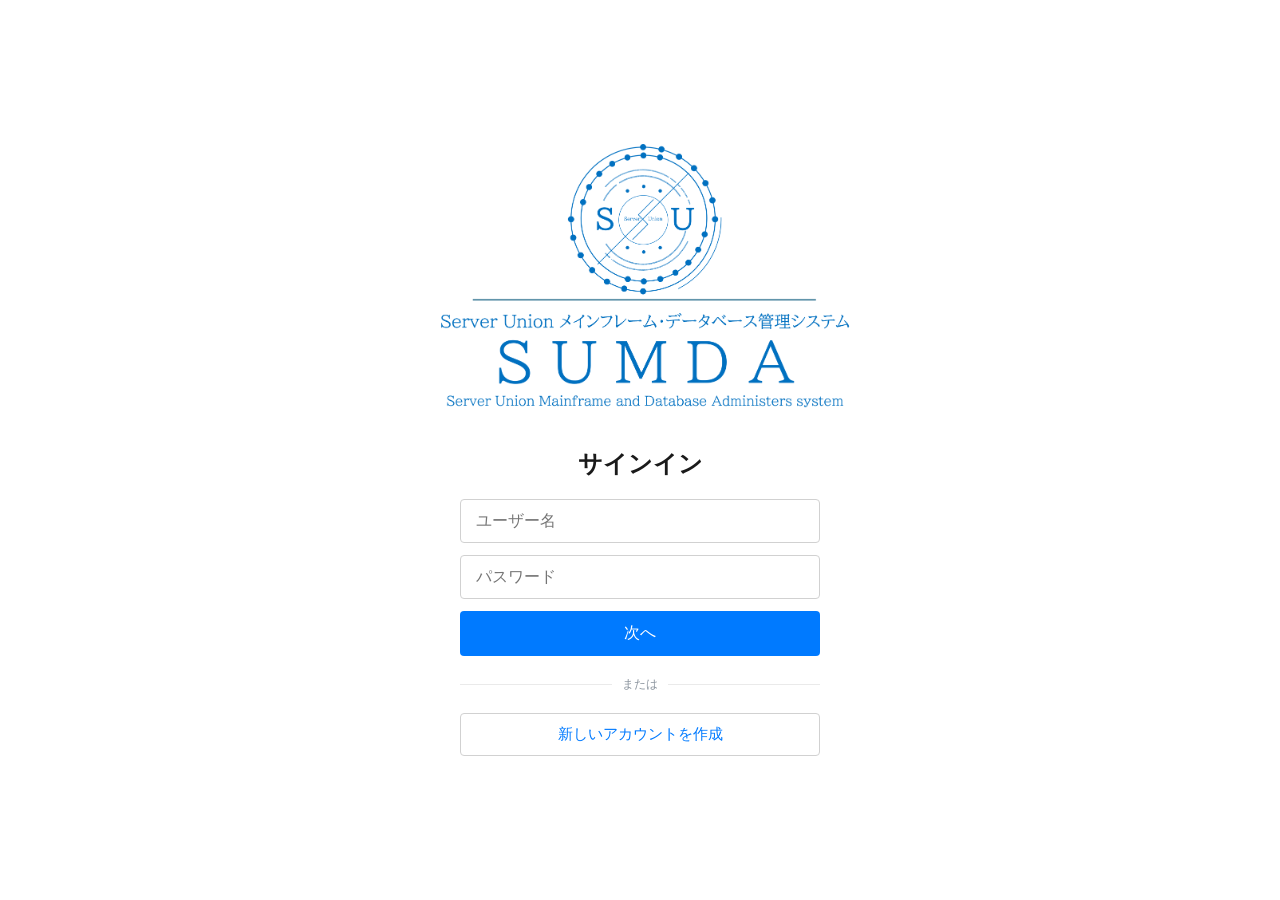
==== home.html @ 06041d4f "New Commit 動作ファイルのコミット" ====
<!DOCTYPE html>
<html lang="ja">
<head>
    <meta charset="UTF-8">
    <title>SUMDA</title>
    <link rel="icon" href="assets/favicon.png" type="image/png">
    <link rel="stylesheet" href="style.css">  
    <script src="assets/config.js"></script>

    <script src="js/db-display.js"></script>
    <script src="js/search.js"></script>
    <script src="js/view-controller.js"></script>
    <script src="js/trolls-regist.js"></script>
</head>

<body>
<header class="main-header">
    <div class="header-container">
        <div class="header-top">
            <img src="assets/logo-01.png" alt="logo" class="logo-image">
            
            <div class="header-right-group">
                <div class="status-badge">● Online</div>
                <button class="logout-button" onclick="logout()">ログアウト</button>
            </div>
        </div>

        <nav class="header-tabs">
            <div class="tab-item active" data-page="pages/dashboard.html">
                <span class="icon">ダッシュボード</span>
            </div>
            <div class="tab-item" data-page="pages/calendar.html">
                <span class="icon">カレンダー</span>
            </div>
            <div class="tab-item" data-page="pages/regist.html">
                <span class="icon">登録/編集</span>
            </div>
            <div class="tab-item" data-page="pages/view.html">
                <span class="icon">参照</span>
            </div>
        </nav>
    </div>
</header>

<div class="home-container">
    <h2 id="welcome-message">読み込み中...</h2>
    <p class="subtitle">SU本部メインシステムへログインしました。ご希望の作業を開始してください。</p>

    <main id="main-content"></main>

    <footer class="main-footer">
    <div class="footer-container">
        <p>© 2026 Server Union - SUMDA System</p>
        <p style="font-size: 11px; color: #d73a49; margin-top: 5px;">⚠️ 注意：本システムは機密情報を含みます。ソースコードやデータの流出は責任を問われるおそれがあります。</p>
    </div>
</footer>

</div>

<!-- 詳細表示用モーダル -->
<div id="detail-modal" class="modal-overlay">
    <div class="modal-content">
        <div class="modal-header">
            <h3 id="modal-title">詳細情報</h3>
            <!-- xボタンを削除 -->
        </div>
        <div class="modal-body" id="modal-body">
            <!-- ここに詳細データが動的に挿入される -->
        </div>
        <div class="modal-footer">
            <button type="button" class="btn-close-modal" onclick="DBDisplay.closeModal()">戻る</button>
        </div>
    </div>
</div>

<script src="js/auth.js"></script>
<script src="js/loader.js"></script>
<script src="js/dashboard.js"></script>
<script src="js/forms.js"></script>
<script src="js/calendar.js"></script>
<script src="js/main-init.js"></script>
</body>
</html>
---- style.css ----
/* =========================================
   1. 全体共通設定 (Global)
   ========================================= */
:root {
    --suma-accent: #3cb7e7;         /* SUMAアクセント（GitHubオレンジ） */
    --suma-accent-hover: #3cb7e7;
    --text-primary: #1a1a1a;
    --text-secondary: #57606a;
    --border-color: #d0d7de;
    --bg-secondary: #f6f8fa;
}

body {
    margin: 0;
    font-family: "Segoe UI", "Inter", "Hiragino Kaku Gothic ProN", "Meiryo", sans-serif;
    font-weight: 300;
    background-color: #fdfdfd;
    color: var(--text-primary);
    -webkit-font-smoothing: antialiased;
}

.container {
    max-width: 1200px;
    margin: 0 auto;
    padding: 0 60px;
}

/* =========================================
   2. ヘッダー (Header)
   ========================================= */
.main-header {
    background-color: #ffffff;
    border-bottom: 1px solid #eaeaea;
    padding: 15px 30px;
}

.header-content {
    display: flex;
    justify-content: space-between;
    align-items: center;
}

.logo-image {
    height: 100px;
    width: auto;
    display: block;
}

.status-badge {
    display: flex;
    align-items: center;
    gap: 8px;
    font-size: 0.85rem;
    color: #28a745;
    background: rgba(40, 167, 69, 0.1);
    padding: 5px 12px;
    border-radius: 20px;
    font-weight: 400;
}

/* =========================================
   3. レイアウト・共通コンテナ
   ========================================= */
.home-container {
    padding-left: 120px; /* 左側の大きな空白 */
    padding-right: 60px;
    margin-top: 60px;
}

/* =========================================
   4. ログイン画面専用 (login.html)
   ========================================= */
.login-page {
    display: flex;
    justify-content: center;
    align-items: center;
    min-height: 100vh;
    background-color: #ffffff;
}

.login-wrapper {
    width: 100%;
    max-width: 360px;
    text-align: center;
    padding: 20px;
}

.center-logo {
    height: 280px;
    width: auto;
    object-fit: contain;
    margin-right: 0px;
    transform: translateX(-30px); /* ロゴ配置の微調整 */
}

.login-form {
    display: flex;
    flex-direction: column;
    gap: 12px;
}

.login-form input {
    padding: 12px 15px;
    border: 1px solid #d1d1d1;
    border-radius: 4px;
    font-size: 1rem;
    font-family: inherit;
    font-weight: 300;
    outline-color: #007aff;
}

.login-form button {
    padding: 12px;
    background-color: #007aff;
    color: #ffffff;
    border: none;
    border-radius: 4px;
    font-size: 1rem;
    font-weight: 400;
    cursor: pointer;
    transition: background 0.2s;
}

/* ログインフォーム下のエリア */
.login-footer {
    margin-top: 20px;
    text-align: center;
}

/* 「または」の区切り線 */
.divider {
    display: flex;
    align-items: center;
    color: #8b949e;
    font-size: 12px;
    margin-bottom: 20px;
}

.divider::before,
.divider::after {
    content: "";
    flex: 1;
    height: 1px;
    background-color: #eaeaea;
}

.divider::before { margin-right: 10px; }
.divider::after { margin-left: 10px; }

/* 新規登録ボタン（二次ボタン形式） */
.btn-create-account {
    display: block;
    width: 100%;
    padding: 10px;
    box-sizing: border-box; /* パディングを含めた幅計算 */
    background-color: #ffffff;
    color: #007aff;
    border: 1px solid #d1d1d1;
    border-radius: 4px;
    font-size: 0.95rem;
    font-weight: 500;
    text-decoration: none;
    transition: all 0.2s;
}

.btn-create-account:hover {
    background-color: #f8f9fa;
    border-color: #007aff;
}

/* ここから下ログイン用微調整用 */
/* 登録画面用の説明文 */
.subtitle {
    font-size: 0.9rem;
    color: #57606a;
    margin-bottom: 24px;
    margin-top: -10px;
}

/* 入力エラー時の視覚的フィードバック（オプション） */
input.error {
    border-color: #cf222e !important; /* GitHub風の赤 */
    background-color: #fff8f8;
}

/* アカウント作成ボタンを少し目立たせる（任意：緑にする場合） */
#reg-button {
    background-color: #28a745;
}
#reg-button:hover {
    background-color: #2c974b;
}

/* =========================================
   5. ホーム画面 & カレンダー (home.html)
   ========================================= */
#welcome-message {
    font-size: 2.4rem;
    font-weight: 300;
    margin-bottom: 8px;
    letter-spacing: -0.5px;
}

.subtitle {
    font-size: 1rem;
    color: #666;
    margin-bottom: 48px;
}

/* GitHub風タブシステム */
.github-tabs {
    display: flex;
    gap: 24px;
    margin-top: 30px;
}
.header-tabs {
    display: flex;
    gap: 24px;
    margin-top: 30px;
}

.tab-item {
    padding: 8px 4px 12px 4px;
    font-size: 0.95rem;
    color: #1f2328;
    cursor: pointer;
    position: relative;
    display: flex;
    align-items: center;
    gap: 8px;
    transition: color 0.2s;
    text-decoration: none; /* aタグの場合 */
}

.tab-item:hover {
    color: #636c76;
}

.tab-item.active {
    font-weight: 600;
}

.tab-item.active::after {
    content: "";
    position: absolute;
    bottom: 0;
    left: 0;
    width: 100%;
    height: 2px;
    background-color: var(--suma-accent);
}

.tab-underline {
    width: 100%;
    height: 1px;
    background-color: var(--border-color);
    margin-top: -1px;
    margin-bottom: 30px;
}

/* FullCalendar カスタマイズ */
#calendar {
    background-color: #ffffff;
    border: 1px solid var(--border-color);
    border-radius: 8px;
    padding: 20px;
    box-shadow: 0 1px 3px rgba(0,0,0,0.05);
}

/* FullCalendar内のボタン・ヘッダー修正 */
.fc .fc-button {
    background-color: #ffffff !important;
    border: 1px solid var(--border-color) !important;
    color: var(--text-secondary) !important;
    font-size: 0.85rem !important;
    transition: all 0.2s;
}

.fc .fc-button:hover {
    background-color: var(--bg-secondary) !important;
}

.fc .fc-button-active {
    background-color: #ebeff3 !important;
    color: var(--text-primary) !important;
}

/* イベントの色分け */
.fc-event {
    border: none !important;
    padding: 2px 4px !important;
    border-radius: 4px !important;
    background-color: #e1ecf4 !important; /* 他人の予定（組織） */
    color: #1e3a8a !important;
}

/* 自分の予定（JSでこのクラスを付与） */
.fc-event.suma-event-me {
    background-color: var(--suma-accent) !important;
    color: #ffffff !important;
}

/* =========================================
   カレンダー表示切替スイッチ (Switch Style)
   ========================================= */

.calendar-controls {
    display: flex;
    justify-content: flex-end; /* 右寄せに配置してスッキリさせる */
    margin-bottom: 15px;
}

.switch-container {
    position: relative;
    display: flex;
    background-color: #eee; /* 薄いグレーの背景 */
    padding: 4px;
    border-radius: 8px;
    width: fit-content;
    border: 1px solid #e1e4e8;
}

.switch-btn {
    position: relative;
    z-index: 2; /* スライダーより上に表示 */
    padding: 6px 16px;
    border: none;
    background: none;
    font-size: 0.85rem;
    font-weight: 500;
    color: #57606a;
    cursor: pointer;
    display: flex;
    align-items: center;
    gap: 6px;
    transition: color 0.3s ease;
    width: 120px; /* 幅を固定すると動きが綺麗になります */
    justify-content: center;
}

.switch-btn.active {
    color: #1a1a1a;
    font-weight: 600;
}

/* 背景で動く白い四角（スライダー） */
.switch-slider {
    position: absolute;
    top: 4px;
    left: 4px;
    height: calc(100% - 8px);
    width: 120px; /* switch-btn の幅と同じ */
    background-color: #ffffff;
    border-radius: 6px;
    box-shadow: 0 2px 4px rgba(0,0,0,0.1);
    transition: transform 0.3s cubic-bezier(0.4, 0, 0.2, 1);
    z-index: 1;
}

/* 「自分の予定」が選択された時のスライダー移動 */
.switch-container:has([data-view="me"].active) .switch-slider {
    transform: translateX(120px);
}

/* アイコンのサイズ微調整 */
.switch-btn .icon {
    font-size: 1rem;
}

/* ヘッダー自体の背景などは全幅にする */
.main-header {
    width: 100%;
    background-color: #fff;
    border-bottom: 1px solid #d1d5db;
}

/* 中のコンテンツを囲むコンテナ */
.header-container {
    display: flex;
    flex-direction: column;
    
    /* ここが重要：画面が広くても、この幅以上には広がらない */
    max-width: 1800px; 
    margin: 0 auto; /* これで画面の中央に寄る */
    
    padding: 16px 24px 0 24px; /* 左右のパディングを統一 */
    box-sizing: border-box;
}

/* 上段：ロゴと右側グループ */
.header-top {
    display: flex;
    justify-content: space-between;
    align-items: center;
    width: 100%;
}

.header-right-group {
    display: flex;
    align-items: center;
    gap: 12px;
}

/* ログアウトボタンのデザイン微調整 */
.logout-button {
    padding: 4px 12px;
    font-size: 13px;
    border-radius: 6px;
    /* ...他のスタイル... */
}

/* regist.html の <style> 内に追記 */

/* フォーム全体を包むカード */
.regist-card {
    background: white;
    padding: 40px;
    border-radius: 12px;
    box-shadow: 0 4px 15px rgba(0,0,0,0.1);
    max-width: 600px;
    margin: 0 auto;
}

/* 入力ボックス（共通スタイル） */
.form-control {
    width: 100%;
    padding: 12px;
    margin-top: 5px;
    border: 1px solid #d0d7de;
    border-radius: 6px;
    font-size: 16px;
    box-sizing: border-box; /* paddingを含めた幅計算にする */
    transition: border-color 0.2s, box-shadow 0.2s;
}

.form-control:focus {
    border-color: #0969da;
    box-shadow: 0 0 0 3px rgba(9, 105, 218, 0.3);
    outline: none;
}

/* フォーム行（開始・終了時間など） */
.form-row {
    display: flex;
    gap: 15px;
    margin-bottom: 20px;
}

.form-row .form-group {
    flex: 1;
}

/* 保存ボタン */
.btn-submit {
    width: 100%;
    background-color: #2da44e;
    color: white;
    border: none;
    padding: 14px;
    border-radius: 6px;
    font-size: 16px;
    font-weight: bold;
    cursor: pointer;
    margin-top: 20px;
    transition: background 0.2s;
}

.btn-submit:hover {
    background-color: #2c974b;
}

.btn-back {
    margin-bottom: 20px;
    color: #57606a;
    font-size: 14px;
    border: 1px solid #d0d7de;
    background: white;
    padding: 5px 12px;
    border-radius: 6px;
    cursor: pointer;
}

.btn-delete {
    background-color: #ff4d4d;
    color: white;
    border: none;
    padding: 5px 10px;
    border-radius: 4px;
    cursor: pointer;
    font-size: 12px;
    transition: background 0.2s;
}

.btn-delete:hover {
    background-color: #cc0000;
}

/* テーブルの「操作」列の幅を調整 */
.schedule-table th:last-child, 
.schedule-table td:last-child {
    width: 80px;
    text-align: center;
}

/* カレンダーの外枠 */
.calendar-days-grid {
    display: grid;
    grid-template-columns: repeat(7, 1fr); /* 7列に分割 */
    border-top: 1px solid #eee;
    border-left: 1px solid #eee;
}

/* 1日分のマス目 */
.calendar-day-cell {
    min-height: 100px;
    background: #fff;
    border-right: 1px solid #eee;
    border-bottom: 1px solid #eee;
    padding: 5px;
    position: relative;
}

.calendar-day-cell.empty {
    background: #f9f9f9;
}

.day-number {
    font-size: 12px;
    color: #999;
}

/* マスの中のバッジ */
.badge,.grid-badge {
    font-size: 12px;
    margin-top: 1px;
    padding: 2px 10px;
    border-radius: 12px;
    color: #ffffff;
    white-space: normal;      /* 改行を許可する */
    text-overflow: clip;      /* 三点リーダーを使わない */
    overflow: visible;        /* はみ出しても隠さない */
}

/* マス目自体も、中身が増えたら縦に伸びるように設定 */
.calendar-day-cell {
    min-height: 100px;        /* 最低限の高さ */
    height: auto;             /* 中身に合わせて伸びるようにする */
    padding-bottom: 10px;     /* 下側に少し余白を */
}

/* 各ステータスの色 */
.badge-ok { background-color: #28a745; }      /* 緑 */
.badge-morning { background-color: #007bff; } /* 青 (午前のみ) */
.badge-afternoon { background-color: #ffc107; } /* 黄 (午後のみ) */
.badge-midnight { background-color: #292929; } /* 灰 (深夜のみ) */
.badge-ng { background-color: #dc3545; }      /* 赤 (対応不可) */
.badge-discus { background-color: #3cb7e7;}  /* 水色（会議） */
.badge-default { background-color: #6c757d; } /* 灰 (不明) */

/* 今日を強調するスタイル */
.today-highlight {
    background-color: #fff9e6 !important; /* 薄い黄色 */
    border: 2px solid #ffcc00 !important; /* オレンジの枠線 */
    position: relative;
}
/* 今日を強調するスタイル */
.today-highlight {
    background-color: #fff9e6 !important; /* 薄い黄色 */
    border: 2px solid #ffcc00 !important; /* オレンジの枠線 */
    position: relative;
}

.today-highlight::after {
    content: 'Today';
    position: absolute;
    top: 2px;
    right: 5px;
    font-size: 9px;
    color: #ffaa00;
    font-weight: bold;
};

/* 日付マスの基本スタイル（念のため） */
.calendar-day-cell {
    transition: background 0.2s;
};
.calendar-day-cell:hover {
    background-color: #f0f7ff; /* マウスを乗せたときに少し青くする */
}

/* DB管理ソフト風UI */
.db-admin-controls {
    display: flex;
    justify-content: space-between;
    align-items: center;
    background: #f6f8fa;
    padding: 10px 15px;
    border: 1px solid #d0d7de;
    border-bottom: none;
    border-radius: 6px 6px 0 0;
}

.search-wrapper {
    position: relative;
    width: 60%;
}

#db-search-input {
    width: 100%;
    padding: 6px 12px 6px 35px;
    border: 1px solid #d0d7de;
    border-radius: 4px;
    font-size: 14px;
}

.search-icon {
    position: absolute;
    left: 10px;
    top: 50%;
    transform: translateY(-50%);
    color: #57606a;
}

.data-count {
    font-size: 12px;
    color: #57606a;
}

.db-table-wrapper {
    overflow-x: auto;
    border: 1px solid #d0d7de;
    border-radius: 0 0 6px 6px;
    background: white;
}

#db-data-table {
    width: 100%;
    border-collapse: collapse;
    font-size: 13px;
}

#db-data-table th {
    background: #f6f8fa;
    color: #24292f;
    text-align: left;
    padding: 10px;
    border-bottom: 2px solid #d0d7de;
    white-space: nowrap;
}

#db-data-table td {
    padding: 8px 10px;
    border-bottom: 1px solid #f0f0f0;
    color: #24292f;
    font-family: ui-monospace, SFMono-Regular, SF Mono, Menlo, Consolas, Liberation Mono, monospace;
}

#db-data-table tr:hover {
    background-color: #fcfcfc;
}

#db-data-table tr:nth-child(even) {
    background-color: #fafafa;
}

/* =========================================
   6. 操作ボタン & 詳細モーダル (Operations & Modal)
   ========================================= */

.ops-column {
    width: 120px;
    text-align: center !important;
}

.ops-cell {
    display: flex;
    gap: 8px;
    justify-content: center;
    align-items: center;
}

.btn-edit, .btn-delete-record, .btn-view {
    padding: 4px 10px;
    font-size: 11px;
    border-radius: 4px;
    cursor: pointer;
    font-weight: 500;
    border: 1px solid transparent;
    transition: all 0.2s;
}

.btn-view {
    background-color: #f6f8fa;
    color: #24292f;
    border-color: #d0d7de;
}

.btn-view:hover {
    background-color: #eee;
}

.btn-edit {
    background-color: #0969da;
    color: white;
}

.btn-edit:hover {
    background-color: #0860ca;
}

.btn-delete-record {
    background-color: #cf222e;
    color: white;
}

.btn-delete-record:hover {
    background-color: #bb1d27;
}

/* モーダルスタイル */
.modal-overlay {
    position: fixed;
    top: 0;
    left: 0;
    width: 100%;
    height: 100%;
    background: rgba(0, 0, 0, 0.5);
    display: none; /* 初期状態は非表示 */
    justify-content: center;
    align-items: center;
    z-index: 1000;
    backdrop-filter: blur(2px);
}

.modal-content {
    background: white;
    width: 90%;
    max-width: 600px;
    border-radius: 8px;
    box-shadow: 0 10px 25px rgba(0,0,0,0.2);
    display: flex;
    flex-direction: column;
    max-height: 80vh;
}

.modal-header {
    padding: 15px 20px;
    border-bottom: 1px solid #eee;
    display: flex;
    justify-content: space-between;
    align-items: center;
}

.modal-header h3 {
    margin: 0;
    font-size: 18px;
    color: #24292f;
}

.close-modal {
    background: none;
    border: none;
    font-size: 24px;
    cursor: pointer;
    color: #57606a;
}

.modal-body {
    padding: 20px;
    overflow-y: auto;
}

.detail-grid {
    display: grid;
    grid-template-columns: 140px 1fr;
    gap: 12px 20px;
}

.detail-label {
    font-weight: 600;
    color: #57606a;
    font-size: 13px;
    background: #f6f8fa;
    padding: 6px 10px;
    border-radius: 4px;
}

.detail-value {
    font-size: 14px;
    color: #24292f;
    padding: 6px 0;
    word-break: break-all;
    font-family: ui-monospace, SFMono-Regular, SF Mono, Menlo, Consolas, Liberation Mono, monospace;
}

.modal-footer {
    padding: 15px 20px;
    border-top: 1px solid #eee;
    text-align: right;
}

.btn-close-modal {
    padding: 8px 16px;
    background: #f6f8fa;
    border: 1px solid #d0d7de;
    border-radius: 6px;
    cursor: pointer;
}
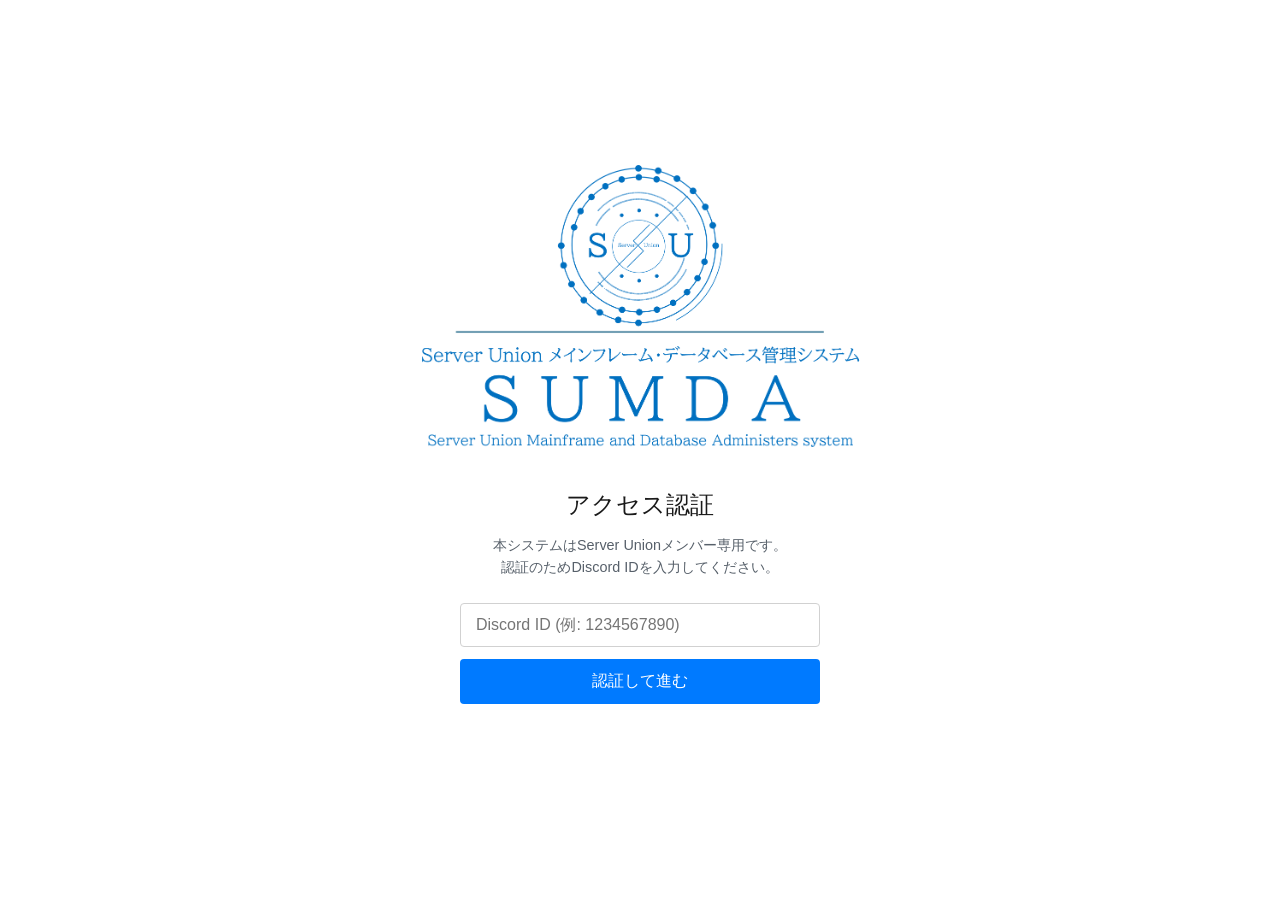
==== commit 1ec7bfa7: "Add files via upload" ====
--- a/home.html
+++ b/home.html
@@ -33,10 +33,10 @@
                 <span class="icon">カレンダー</span>
             </div>
             <div class="tab-item" data-page="pages/regist.html">
-                <span class="icon">登録/編集</span>
+                <span class="icon">登録</span>
             </div>
             <div class="tab-item" data-page="pages/view.html">
-                <span class="icon">参照</span>
+                <span class="icon">参照/編集</span>
             </div>
         </nav>
     </div>
--- a/style.css
+++ b/style.css
@@ -668,7 +668,7 @@
    ========================================= */
 
 .ops-column {
-    width: 120px;
+    width: 180px;
     text-align: center !important;
 }
 
